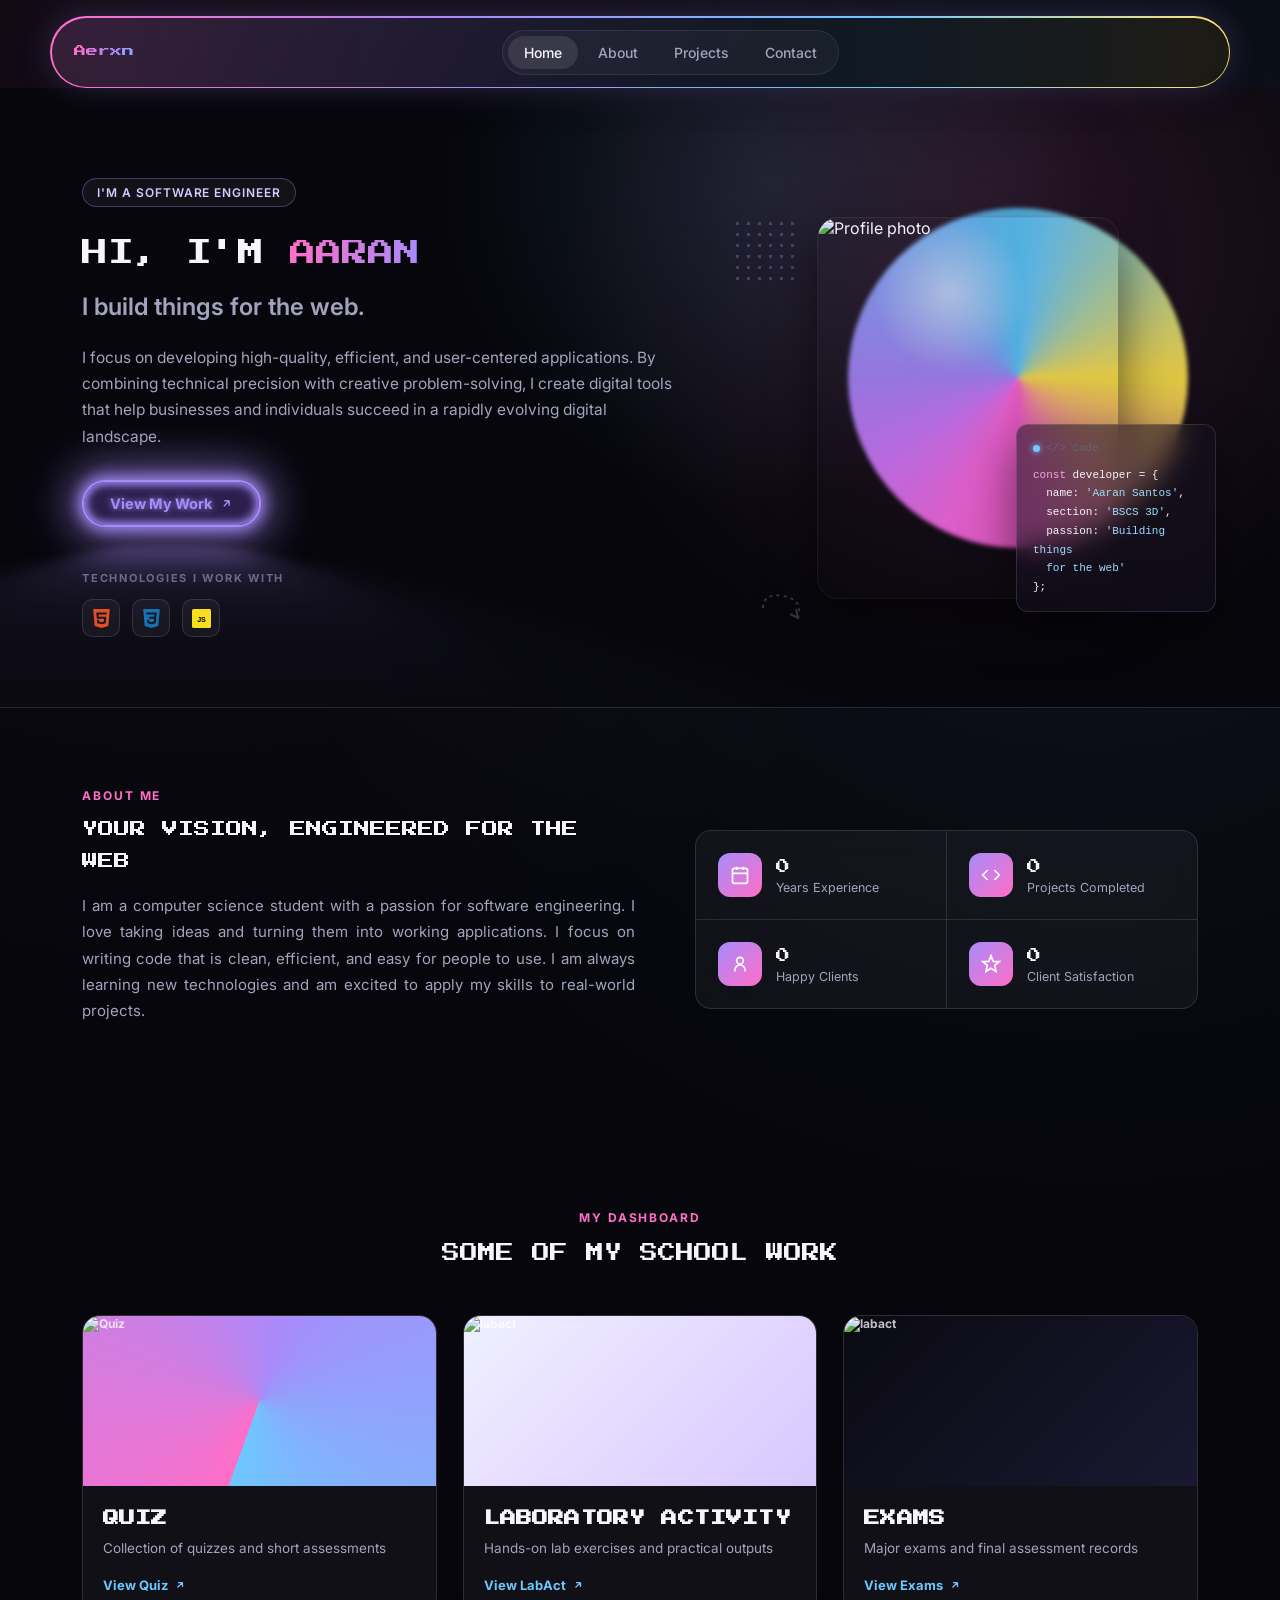
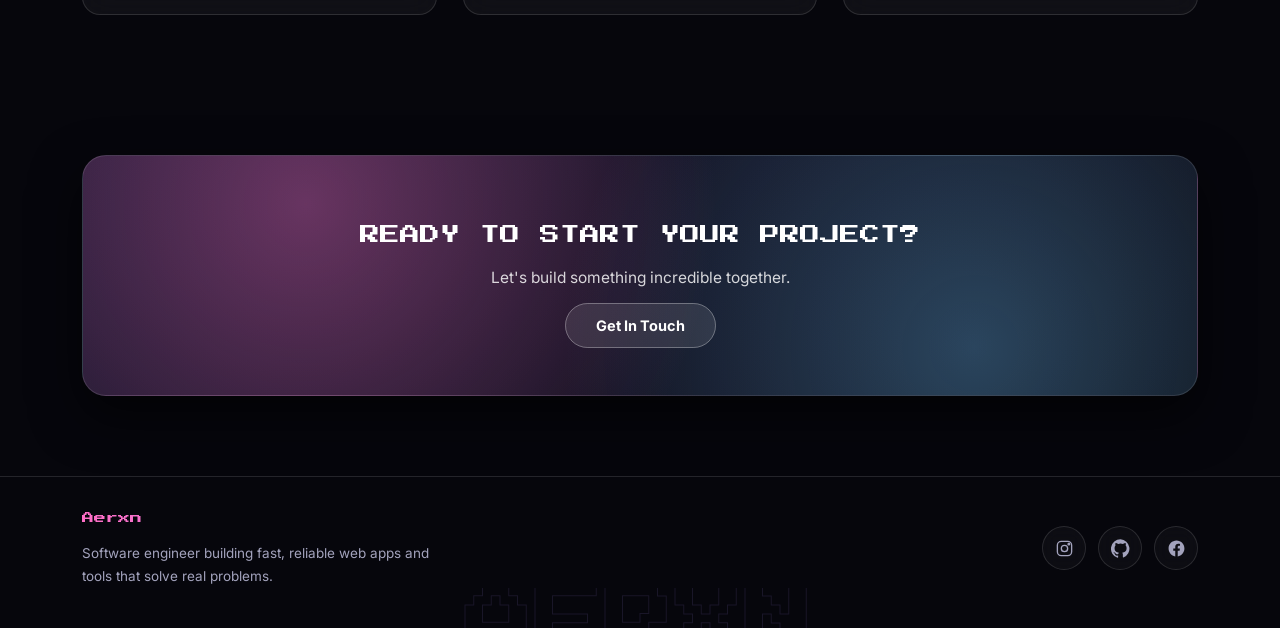
==== index.html @ 5c6e7c57 "Add files via upload" ====
<!DOCTYPE html>
<html lang="en">
<head>
<meta charset="UTF-8">
<meta name="viewport" content="width=device-width, initial-scale=1.0">
<title>Aerxn</title>
<link rel="icon" type="image/jpeg" href="img/asaka.png">
<link rel="stylesheet" href="style.css">
</head>
<body>

<!--navigator in the upper part-->
<header>
  <div class="nav-shell">
  <nav>
    <div class="logo">Aerxn</div>
    <ul class="nav-links" id="navLinks">
      <li><a href="#home" class="active">Home</a></li>
      <li><a href="#about">About</a></li>
      <li><a href="#projects">Projects</a></li>
      <li><a href="#contact">Contact</a></li>
    </ul>
    <div style="display:flex;align-items:center;gap:14px;">
      <button class="menu-toggle" id="menuToggle" aria-label="Toggle menu">☰</button>
    </div>
  </nav>
  </div>
</header>

<!-- ================= introduction hero ================= -->
<section class="hero" id="home">
  <div class="container hero-grid">
    <div>
      <span class="eyebrow">I'M A SOFTWARE ENGINEER</span>
      <h1>Hi, I'm <span class="accent">Aaran</span></h1>
      <h2>I build things for the web.</h2>
      <p>I focus on developing high-quality, efficient, and user-centered applications. By combining technical precision with creative problem-solving, 
        I create digital tools that help businesses and individuals succeed in a rapidly evolving digital landscape.</p>
      <div class="hero-btns">
        <a href="#projects" class="btn-primary">View My Work
          <svg width="13" height="13" viewBox="0 0 24 24" fill="none" stroke="currentColor" stroke-width="2.5"><path d="M7 17L17 7M17 7H8M17 7V16"/></svg>
        </a>
      </div>
      <div class="tech-label">TECHNOLOGIES I WORK WITH</div>
      <div class="tech-icons">
        <div class="icon-box" title="HTML5">
          <svg viewBox="0 0 24 24"><path fill="#e34f26" d="M1.5 0h21l-1.91 21.563L11.977 24l-8.564-2.438L1.5 0zm7.031 9.75l-.232-2.718 10.059.003.23-2.622L5.412 4.41l.698 8.01h9.126l-.326 3.426-2.91.804-2.955-.81-.188-2.11H6.248l.33 4.171L12 19.351l5.379-1.443.744-8.157H8.531z"/></svg>
        </div>
        <div class="icon-box" title="CSS3">
          <svg viewBox="0 0 24 24"><path fill="#1572b6" d="M1.5 0h21l-1.91 21.563L11.977 24l-8.564-2.438L1.5 0zm17.09 4.413L5.41 4.41l.213 2.622 10.125.002-.255 2.716h-6.64l.24 2.573h6.182l-.366 3.523-2.91.804-2.956-.81-.188-2.11h-2.61l.29 3.855L12 19.351l5.379-1.443L18.59 4.413z"/></svg>
        </div>
        <div class="icon-box" title="JavaScript">
          <svg viewBox="0 0 24 24">
            <rect width="24" height="24" rx="2" fill="#f7df1e"/>
            <text x="12" y="16.5" text-anchor="middle" font-family="Arial, Helvetica, sans-serif" font-weight="700" font-size="9" fill="#000000">JS</text>
          </svg>
        </div>
      </div>
    </div>

    <!-- profile pic section -->
    <div class="hero-visual">
      <div class="blob"></div>
      <div class="dots"></div>
      <div class="avatar-wrap">
        <!-- this is the first image visitors see, so it loads eagerly (not lazy) and is flagged high priority -->
        <img class="avatar-photo" src="img/clown.jpg" alt="Profile photo" loading="eager" fetchpriority="high">
      </div>

      <!-- floating section besides prof -->
      <div class="code-card">
        <div class="code-head"><span class="dot"></span> &lt;/&gt; Code</div>
        <div><span class="k">const</span> developer = {</div>
        <div>&nbsp;&nbsp;name: <span class="s">'Aaran Santos'</span>,</div>
        <div>&nbsp;&nbsp;section: <span class="s">'BSCS 3D'</span>,</div>
        <div>&nbsp;&nbsp;passion: <span class="s">'Building things</span></div>
        <div>&nbsp;&nbsp;<span class="s">for the web'</span></div>
        <div>};</div>
      </div>
      <svg class="swirl-arrow" viewBox="0 0 60 60" fill="none" stroke="currentColor" stroke-width="2">
        <path d="M5 20 Q5 5 25 8 Q45 11 40 30" stroke-dasharray="3 4"/>
        <path d="M32 26 L40 30 L38 21" fill="none"/>
      </svg>
    </div>
  </div>
</section>

<!-- ================= about section ================= -->
<section class="about" id="about">
  <div class="container about-grid">
    <div>
      <span class="section-eyebrow">ABOUT ME</span>
      <h3>Your Vision, Engineered for the Web</h3>
      <p>I am a computer science student with a passion for software engineering. I love taking ideas and turning them into working applications. 
        I focus on writing code that is clean, efficient, and easy for people to use. I am always learning new technologies and am excited to apply my skills to real-world projects.</p>
    </div>
    <div class="stats-grid">
      <div class="stat">
        <div class="stat-icon"><svg viewBox="0 0 24 24" fill="none" stroke="#fff" stroke-width="2"><rect x="3" y="4" width="18" height="18" rx="2"/><path d="M16 2v4M8 2v4M3 10h18"/></svg></div>
        <div><div class="stat-num">0</div><div class="stat-label">Years Experience</div></div>
      </div>
      <div class="stat">
        <div class="stat-icon"><svg viewBox="0 0 24 24" fill="none" stroke="#fff" stroke-width="2"><path d="M16 18l6-6-6-6M8 6l-6 6 6 6"/></svg></div>
        <div><div class="stat-num">0</div><div class="stat-label">Projects Completed</div></div>
      </div>
      <div class="stat">
        <div class="stat-icon"><svg viewBox="0 0 24 24" fill="none" stroke="#fff" stroke-width="2"><circle cx="12" cy="8" r="4"/><path d="M6 21v-2a6 6 0 0112 0v2"/></svg></div>
        <div><div class="stat-num">0</div><div class="stat-label">Happy Clients</div></div>
      </div>
      <div class="stat">
        <div class="stat-icon"><svg viewBox="0 0 24 24" fill="none" stroke="#fff" stroke-width="2"><path d="M12 2l2.6 6.8L22 9l-5.5 4.6L18 21l-6-3.8L6 21l1.5-7.4L2 9l7.4-.2z"/></svg></div>
        <div><div class="stat-num">0</div><div class="stat-label">Client Satisfaction</div></div>
      </div>
    </div>
  </div>
</section>

<!-- ================= SKILLS ================= -->
<!-- ================= dashboard section ================= -->
<section class="projects" id="projects">
  <div class="container">
    <span class="section-eyebrow">MY DASHBOARD</span>
    <h3>Some of My School Work</h3>
    <div class="projects-grid">
      <a href="activities.html#quiz" class="project-card">
        <div class="project-thumb thumb-1">
          <img src="img/quiz icon.jpg" alt="Quiz" loading="lazy">
        </div>
        <div class="project-body">
          <h4>Quiz</h4>
          <p>Collection of quizzes and short assessments</p>
          <span class="view-link">View Quiz
            <svg width="12" height="12" viewBox="0 0 24 24" fill="none" stroke="currentColor" stroke-width="2.5"><path d="M7 17L17 7M17 7H8M17 7V16"/></svg>
          </span>
        </div>
      </a>
      <a href="activities.html#labact" class="project-card">
        <div class="project-thumb thumb-2">
          <img src="img/computer.jpg" alt="labact" loading="lazy">
        </div>
        <div class="project-body">
          <h4>Laboratory Activity</h4>
          <p>Hands-on lab exercises and practical outputs</p>
          <span class="view-link">View LabAct
            <svg width="12" height="12" viewBox="0 0 24 24" fill="none" stroke="currentColor" stroke-width="2.5"><path d="M7 17L17 7M17 7H8M17 7V16"/></svg>
          </span>
        </div>
      </a>
      <a href="activities.html#exams" class="project-card">
        <div class="project-thumb thumb-3">
          <img src="img/exam.jpg" alt="labact" loading="lazy">
        </div>
        <div class="project-body">
          <h4>Exams</h4>
          <p>Major exams and final assessment records</p>
          <span class="view-link">View Exams
            <svg width="12" height="12" viewBox="0 0 24 24" fill="none" stroke="currentColor" stroke-width="2.5"><path d="M7 17L17 7M17 7H8M17 7V16"/></svg>
          </span>
        </div>
      </a>
    </div>
  </div>
</section>

<!-- ================= contact section ================= -->
 <section class="contact" id="contact">
  <div class="container">
    <div class="cta-banner">
      <h3>Ready to Start Your Project?</h3>
      <p>Let's build something incredible together.</p>
      <a href="contact.html" class="btn-cta" id="getInTouchBtn">Get In Touch</a>
    </div>
  </div>
</section>

<!-- footer, removed the bottom copyright line so it just ends after the socials now -->
<footer class="site-footer">
  <div class="container footer-grid">
    <div class="footer-brand">
      <div class="logo">Aerxn</div>
      <p>Software engineer building fast, reliable web apps and tools that solve real problems.</p>
    </div>
    
    <!--social media section-->
    <div class="footer-col footer-col-icons">
      <div class="footer-socials">
        <a href="https://www.instagram.com/ae.rxnnn" target="_blank" rel="noopener" aria-label="Instagram"><svg viewBox="0 0 24 24" fill="none" stroke="currentColor" stroke-width="1.7"><rect x="3" y="3" width="18" height="18" rx="5"/><circle cx="12" cy="12" r="4"/><circle cx="17.5" cy="6.5" r="1"/></svg></a>
        <a href="https://github.com/ran-nn00" aria-label="GitHub"><svg viewBox="0 0 24 24" fill="currentColor"><path d="M12 .3a12 12 0 00-3.8 23.4c.6.1.8-.3.8-.6v-2.2c-3.3.7-4-1.6-4-1.6-.6-1.4-1.4-1.8-1.4-1.8-1.1-.8.1-.8.1-.8 1.2.1 1.9 1.2 1.9 1.2 1.1 1.9 2.9 1.3 3.6 1 .1-.8.4-1.3.8-1.6-2.7-.3-5.5-1.3-5.5-5.9 0-1.3.5-2.4 1.2-3.2-.1-.3-.5-1.5.1-3.2 0 0 1-.3 3.3 1.2a11.5 11.5 0 016 0c2.3-1.5 3.3-1.2 3.3-1.2.6 1.7.2 2.9.1 3.2.8.8 1.2 1.9 1.2 3.2 0 4.6-2.8 5.6-5.5 5.9.4.4.8 1.1.8 2.2v3.3c0 .3.2.7.8.6A12 12 0 0012 .3z"/></svg></a>
        <a href="https://www.facebook.com/share/19PNof8DN8/" aria-label="Facebook"><svg viewBox="0 0 24 24" fill="currentColor"><path d="M22 12.06C22 6.5 17.52 2 12 2S2 6.5 2 12.06c0 5 3.66 9.15 8.44 9.94v-7.03H7.9v-2.91h2.54V9.85c0-2.5 1.49-3.89 3.77-3.89 1.09 0 2.23.2 2.23.2v2.45h-1.26c-1.24 0-1.63.77-1.63 1.56v1.89h2.78l-.44 2.91h-2.34V22c4.78-.79 8.44-4.94 8.44-9.94z"/></svg></a>
      </div>
    </div>
  </div>

  <div class="footer-ghost">AERXN</div>
</footer>

<script src="script.js"></script>
</body>
</html>
---- style.css ----
@import url('https://fonts.googleapis.com/css2?family=Press+Start+2P&family=Inter:wght@400;500;600;700&display=swap');

:root{
    /* Y2K / holographic aesthetic: near-black base, iridescent chrome accents */
    --bg: #06060c;
    --bg-alt: #08080f;
    --card: rgba(255,255,255,0.045);
    --card-border: rgba(255,255,255,0.12);
    --purple: #a78bfa;   /* holo purple */
    --purple-dark: #6d5bd0;
    --blue: #6ec7ff;     /* holo cyan */
    --pink: #ff6ec7;     /* holo pink */
    --yellow: #ffe66d;   /* holo yellow, used sparingly */
    --light: #d9d9ff;
    --text: #f5f5fb;
    --text-dim: #a3a3bd;
    --text-faint: #63637c;
  }
  /* reset so browsers dont add their own spacing */
  *{margin:0;padding:0;box-sizing:border-box;}
  html{scroll-behavior:smooth;} /* makes clicking nav links scroll smoothly instead of jumping */
  body{
    background:
      radial-gradient(circle at 15% 0%, rgba(255,110,199,0.06), transparent 40%),
      radial-gradient(circle at 85% 15%, rgba(110,199,255,0.07), transparent 40%),
      var(--bg);
    color:var(--text);
    font-family:'Inter', -apple-system, BlinkMacSystemFont, Roboto, Helvetica, Arial, sans-serif;
    overflow-x:hidden; /* stops the page from scrolling sideways */
  }
  a{text-decoration:none;color:inherit;}
  ul{list-style:none;}
  img{max-width:100%;display:block;}
  .container{max-width:1180px;margin:0 auto;padding:0 32px;} /* keeps content centered and not too wide */
  section{position:relative;}

  /* retro 8-bit headings — Press Start 2P for that old-arcade look. Pixel fonts run wide
     and have no lowercase descenders, so headings get extra line-height and letter-spacing. */
  h1,h2,h3,h4,.logo{font-family:'Press Start 2P', 'Inter', sans-serif;line-height:1.6;}

  /* ---------- NAV ---------- */
  header{
    position:sticky;top:0;z-index:100; /* sticks to top when scrolling */
    padding:16px 20px 0;
  }
  .nav-shell{
    max-width:1180px;margin:0 auto;
    border-radius:999px;padding:1.5px; /* thin gradient border trick */
    background:linear-gradient(90deg,#ff6ec7,#a78bfa 35%,#6ec7ff 70%,#ffe66d 100%); /* holographic sweep */
    box-shadow:0 0 30px rgba(167,139,250,0.25), 0 8px 30px rgba(0,0,0,0.55);
  }
  nav{
    display:flex;
    align-items:center;
    justify-content:space-between;
    padding:12px 22px;
    border-radius:999px;
    background:linear-gradient(120deg, rgba(20,18,32,0.85), rgba(6,6,12,0.9) 60%);
    backdrop-filter:blur(16px); /* glass/blur effect behind the navbar */
    -webkit-backdrop-filter:blur(16px);
  }
  .logo{
    display:flex;
    align-items:center;
    gap:8px;
    font-weight:400;
    font-size:12px;
    letter-spacing:0;
    background:linear-gradient(90deg,#ff6ec7,#a78bfa,#6ec7ff,#ffe66d); /* holographic chrome text */
    background-size:200% auto;
    -webkit-background-clip:text;background-clip:text;color:transparent;
  }
  .nav-links{
    display:flex;gap:4px;align-items:center;
    background:rgba(255,255,255,0.04);border:1px solid rgba(255,255,255,0.08);
    border-radius:999px;padding:5px;
  }
  .nav-links a{
    font-family:'Inter',sans-serif;
    font-size:14px;color:var(--text-dim);font-weight:500;
    transition:color .2s, background .2s;position:relative;
    padding:8px 16px;border-radius:999px;display:inline-block;
  }
  .nav-links a:hover{color:var(--text);}
  .nav-links a.active{color:var(--text);background:rgba(255,255,255,0.1);} /* shows which page/section is active */
  .hire-btn{
    font-family:'Inter',sans-serif;
    background:rgba(255,255,255,0.05);border:1px solid rgba(167,139,250,0.5);color:#fff;
    padding:9px 18px;border-radius:999px;font-weight:600;font-size:13.5px;
    display:inline-flex;align-items:center;gap:6px;cursor:pointer;
    box-shadow:0 0 16px rgba(167,139,250,0.25);
    backdrop-filter:blur(8px);
    transition:transform .2s, box-shadow .2s, background .2s;
  }
  .hire-btn:hover{transform:translateY(-2px);box-shadow:0 0 26px rgba(167,139,250,0.45);background:rgba(167,139,250,0.14);}
  .menu-toggle{display:none;background:none;border:none;color:var(--text);font-size:24px;cursor:pointer;} /* hamburger icon, only shows on mobile */

  /* ---------- HERO ---------- */
  .hero{
    padding:90px 0 70px;
    background:
      radial-gradient(circle at 78% 25%, rgba(255,110,199,0.14), transparent 40%), /* pink lens-flare glow */
      radial-gradient(circle at 60% 15%, rgba(110,199,255,0.12), transparent 35%), /* cyan lens-flare glow */
      var(--bg);
    overflow:hidden;
  }
  .hero-grid{
    display:grid;
    grid-template-columns:1fr 460px; /* text on left, photo on right */
    gap:50px;
    align-items:center;
  }
  .eyebrow{
    display:inline-block;
    background:rgba(255,255,255,0.05);
    border:1px solid rgba(167,139,250,0.35);color:#d9c7ff;
    font-family:'Inter',sans-serif;
    font-size:12px;
    font-weight:600;
    letter-spacing:.08em;
    text-transform:uppercase;
    padding:6px 14px;
    border-radius:20px;
    margin-bottom:22px;
    backdrop-filter:blur(6px);
  }
  .hero h1{
    font-size:26px;
    font-weight:400;
    line-height:1.9;
    letter-spacing:0;
    margin-bottom:10px;
    text-transform:uppercase;
  }
  .hero h1 .accent{
    background:linear-gradient(90deg,#ff6ec7,#a78bfa,#6ec7ff); /* holographic gradient name */
    background-size:200% auto;
    -webkit-background-clip:text;
    background-clip:text;
    color:transparent;
  }
  .hero h2{
    font-family:'Inter',sans-serif;
    font-size:24px;
    font-weight:600;
    color:var(--text-dim);
    margin-bottom:18px;
    letter-spacing:0;
  }
  .hero p{
    font-family:'Inter',sans-serif;
    color:var(--text-dim);
    font-size:15.5px;
    line-height:1.7;
    max-width:100%;
    margin-bottom:30px;
  }
  .hero-btns{display:flex;gap:14px;margin-bottom:44px;}
  /* glow button — adapted from a Uiverse.io button (by cssbuttons-io) to match the site's holo-purple palette */
  .btn-primary{
    --glow-color: var(--purple);
    --glow-spread-color: rgba(167,139,250,0.55);
    --btn-color: #2c1f4d;
    font-family:'Inter',sans-serif;
    border:.2em solid var(--glow-color);
    padding:13px 26px;
    color:var(--glow-color);
    font-weight:700;font-size:14.5px;
    background-color:var(--btn-color);
    border-radius:999px;
    outline:none;
    box-shadow:0 0 1em .2em var(--glow-color),
      0 0 3em 1em var(--glow-spread-color),
      inset 0 0 .6em .2em var(--glow-color);
    text-shadow:0 0 .5em var(--glow-color);
    display:inline-flex;align-items:center;gap:8px;
    position:relative;
    overflow:visible;
    transition:all .3s;
  }
  .btn-primary::after{
    pointer-events:none;
    content:"";
    position:absolute;
    top:120%;left:0;
    height:100%;width:100%;
    background-color:var(--glow-spread-color);
    filter:blur(1.5em);
    opacity:.6;
    transform:perspective(1.5em) rotateX(35deg) scale(1,.6);
  }
  .btn-primary:hover{
    color:var(--btn-color);
    background-color:var(--glow-color);
    box-shadow:0 0 1em .2em var(--glow-color),
      0 0 3em 1.5em var(--glow-spread-color),
      inset 0 0 .6em .2em var(--glow-color);
    transform:none;
  }
  .btn-primary:active{
    box-shadow:0 0 .5em .2em var(--glow-color),
      0 0 2em 1.5em var(--glow-spread-color),
      inset 0 0 .4em .2em var(--glow-color);
  }
  .btn-outline{
    font-family:'Inter',sans-serif;
    border:1px solid var(--card-border);color:var(--text);
    padding:13px 24px;border-radius:999px;font-weight:600;font-size:14.5px;
    display:inline-flex;align-items:center;gap:8px;transition:.2s;
    background:rgba(255,255,255,0.04);backdrop-filter:blur(8px);
  }
  .btn-outline:hover{border-color:var(--purple);background:rgba(167,139,250,0.1);}
  .tech-label{
    font-family:'Inter',sans-serif;
    font-size:11px;color:var(--text-faint);letter-spacing:.16em;font-weight:700;margin-bottom:14px;
    text-transform:uppercase;
  }
  .tech-icons{display:flex;gap:12px;}
  .tech-icons .icon-box{
    width:38px;height:38px;border-radius:10px;display:flex;align-items:center;justify-content:center;
    background:var(--card);border:1px solid var(--card-border);backdrop-filter:blur(8px);
    transition:transform .2s,border-color .2s;
  }
  .tech-icons .icon-box:hover{transform:translateY(-3px);border-color:var(--purple);}
  .tech-icons svg{width:19px;height:19px;}

  /* hero visual, this is the pic + floating code card next to it */
  .hero-visual{position:relative;display:flex;justify-content:center;align-items:center;height:420px;}
  .blob{
    position:absolute;width:340px;height:340px;border-radius:50%;
    background:
      radial-gradient(circle at 30% 25%, rgba(255,255,255,0.55), transparent 22%), /* bright lens-flare hotspot */
      conic-gradient(from 180deg, #ff6ec7, #a78bfa, #6ec7ff, #ffe66d, #ff6ec7); /* holographic bubble */
    filter:blur(2px) saturate(1.3);
    opacity:.85;
    top:10px;right:10px;
    animation:float 6s ease-in-out infinite, spin 14s linear infinite; /* floats and slowly rotates its holo sheen */
  }
  @keyframes float{0%,100%{transform:translateY(0);}50%{transform:translateY(-14px);}}
  @keyframes spin{0%{filter:hue-rotate(0deg) blur(2px) saturate(1.3);}100%{filter:hue-rotate(360deg) blur(2px) saturate(1.3);}}
  .dots{
    position:absolute;top:20px;left:-6px;width:70px;height:70px;
    background-image:radial-gradient(rgba(167,139,250,.5) 1.6px, transparent 1.6px);
    background-size:11px 11px;opacity:.6; /* little dot pattern decoration */
  }
  .avatar-wrap{
    position:relative;z-index:2;width:300px;height:380px;
    display:flex;align-items:flex-end;justify-content:center;
  }
  .avatar-photo{
    width:100%;height:100%;object-fit:cover;object-position:top center;
    border-radius:20px;box-shadow:0 20px 50px rgba(0,0,0,.6), 0 0 0 1px rgba(255,255,255,0.1);
  }
  .code-card{
    position:absolute;bottom:6px;right:-18px;z-index:3; /* floating glass code snippet card beside the photo */
    background:rgba(20,18,32,0.55);border:1px solid var(--card-border);
    border-radius:12px;padding:14px 16px;width:200px;
    box-shadow:0 20px 50px rgba(0,0,0,.5);
    backdrop-filter:blur(14px);-webkit-backdrop-filter:blur(14px);
    font-family:'Courier New',monospace;font-size:11px;line-height:1.7;
    animation:float 5s ease-in-out infinite 1s;
  }
  .code-card .code-head{
    display:flex;align-items:center;gap:6px;color:var(--text-faint);
    margin-bottom:8px;font-family:inherit;font-size:11px;
  }
  .code-head .dot{width:7px;height:7px;border-radius:50%;background:var(--blue);box-shadow:0 0 6px var(--blue);} /* little glowing "online" dot */
  .code-card .k{color:#ff9ede;} /* keyword color, holo pink */
  .code-card .s{color:#9edcff;} /* string color, holo cyan */
  .code-card .p{color:#d9c7ff;} /* holo lilac */
  .swirl-arrow{
    position:absolute;bottom:-30px;left:20px;width:60px;height:60px;
    color:var(--text-faint);opacity:.5;
  }

  /* ---------- ABOUT ---------- */
  .about{
    padding:80px 0;
    border-top:1px solid var(--card-border);
  }
  .about-grid{
    display:grid;
    grid-template-columns:1.1fr 1fr;
    gap:60px;
    align-items:center;
  }
  .section-eyebrow{
    font-family:'Inter',sans-serif;
    font-size:12px;
    font-weight:700;
    letter-spacing:.16em;
    color:var(--pink);
    text-transform:uppercase;
    margin-bottom:10px;
    display:block;
  }
  .about h3{
    font-size:16px;
    font-weight:400;
    line-height:2;
    margin-bottom:16px;
    letter-spacing:0;
    text-transform:uppercase;
  }
  .about p{
    font-family:'Inter',sans-serif;
    color:var(--text-dim);
    font-size:15px;
    line-height:1.75;
    margin-bottom:26px;
    max-width:100%;
    text-align: justify;
  }
  .stats-grid{
    display:grid;
    grid-template-columns:1fr 1fr; /* the 4 little stat boxes, 2x2 */
    gap:0;
    border-radius:16px;
    overflow:hidden;
    border:1px solid var(--card-border);
    background:var(--card);
    backdrop-filter:blur(14px);-webkit-backdrop-filter:blur(14px);
  }
  .stat{
    display:flex;
    align-items:center;
    gap:14px;
    padding:22px;
    border-bottom:1px solid var(--card-border);
  }
  .stat:nth-child(1){border-right:1px solid var(--card-border);}
  .stat:nth-child(3){border-right:1px solid var(--card-border);border-bottom:none;}
  .stat:nth-child(4){border-bottom:none;} /* removes borders on the last row/col so it looks clean */
  .stat-icon{
    width:44px;height:44px;border-radius:12px;flex-shrink:0;
    background:linear-gradient(135deg,var(--purple),var(--pink));
    display:flex;align-items:center;justify-content:center;
  }
  .stat-icon svg{width:20px;height:20px;color:#0a0a12;}
  .stat-num{font-family:'Press Start 2P',sans-serif;font-size:14px;font-weight:400;letter-spacing:0;line-height:1.8;}
  .stat-label{font-family:'Inter',sans-serif;font-size:12.5px;color:var(--text-dim);}

  /* ---------- PROJECTS / DASHBOARD ---------- */
  .projects{padding:80px 0;text-align:center;}
  .projects h3{font-size:18px;font-weight:400;margin-top:8px;margin-bottom:44px;letter-spacing:0;line-height:2;text-transform:uppercase;}
  .projects-grid{display:grid;grid-template-columns:repeat(3,1fr);gap:26px;text-align:left;} /* 3 project cards in a row */
  .project-card{
    background:var(--card);border:1px solid var(--card-border);border-radius:18px;overflow:hidden;
    backdrop-filter:blur(14px);-webkit-backdrop-filter:blur(14px);
    transition:transform .25s, border-color .25s;
    display:block;cursor:pointer;
  }
  .project-card:hover{transform:translateY(-6px);border-color:var(--purple);} /* card lifts up a bit on hover */
  .project-thumb{
    height:170px;position:relative;
    font-weight:700;font-size:12px;color:rgba(255,255,255,0.75);
    overflow:hidden;
  }
  .thumb-1{background:conic-gradient(from 200deg,#ff6ec7,#a78bfa,#6ec7ff);}
  .thumb-2{background:linear-gradient(135deg,#f0f0ff,#d9c7ff);}
  .thumb-3{background:linear-gradient(135deg,#0a0a12,#1a1830);}
  .thumb-icon{width:64px;height:64px;opacity:.9;}
  .thumb-1 .thumb-icon, .thumb-3 .thumb-icon{color:rgba(255,255,255,0.9);}
  .thumb-2 .thumb-icon{color:rgba(109,91,208,0.55);}
  .project-card:hover .thumb-icon{transform:scale(1.08);transition:transform .25s;}
  .project-thumb img{
    position:absolute;
    inset:0;
    width:100%;
    height:100%;
    object-fit:cover; /* makes the thumbnail images fill the box without stretching */
    display:block;
    border-radius:0;
  }
  .project-body{padding:20px;}
  .project-body h4{font-size:16px;font-weight:700;margin-bottom:6px;text-transform:uppercase;letter-spacing:0.01em;}
  .project-body p{font-family:'Inter',sans-serif;font-size:13.5px;color:var(--text-dim);line-height:1.6;margin-bottom:14px;}
  .view-link{
    font-family:'Inter',sans-serif;
    font-size:13px;font-weight:700;color:var(--blue);display:inline-flex;align-items:center;gap:6px;
  }
  .dots-nav{display:flex;justify-content:center;gap:8px;margin-top:36px;}
  .dots-nav span{width:7px;height:7px;border-radius:50%;background:var(--card-border);}
  .dots-nav span.active{background:linear-gradient(90deg,var(--pink),var(--purple));width:20px;border-radius:5px;transition:.3s;}

  /* ---------- CONTACT / CTA BANNER ---------- */
  .cta-banner{
    background:
      radial-gradient(circle at 20% 20%, rgba(255,110,199,0.35), transparent 45%),
      radial-gradient(circle at 80% 80%, rgba(110,199,255,0.3), transparent 45%),
      linear-gradient(135deg,#1a1830 0%,#0a0a12 100%);
    border:1px solid var(--card-border);
    border-radius:24px;padding:60px 40px;text-align:center;
    box-shadow:0 20px 50px rgba(0,0,0,0.6);
  }
  .cta-banner h3{font-size:20px;font-weight:400;color:#fff;margin-bottom:14px;letter-spacing:0;line-height:1.9;text-transform:uppercase;}
  .cta-banner p{font-family:'Inter',sans-serif;color:rgba(255,255,255,0.82);font-size:15.5px;margin-bottom:28px;}
  .btn-cta{
    font-family:'Inter',sans-serif;
    background:rgba(255,255,255,0.1);border:1px solid rgba(255,255,255,0.3);color:#fff;
    padding:13px 30px;border-radius:999px;font-weight:700;font-size:14.5px;cursor:pointer;
    backdrop-filter:blur(10px);
    transition:transform .2s,background .2s;
  }
  .btn-cta:hover{transform:translateY(-2px);background:rgba(255,255,255,0.18);}

  /* ---------- FOOTER ---------- */
  /* fixed: footer was sitting too far down the page, so i cut the top margin/padding way down */
  .site-footer{border-top:1px solid var(--card-border);padding:32px 0 0;position:relative;overflow:hidden;margin-top:20px;}
  .footer-grid{display:grid;grid-template-columns:1fr auto;gap:40px;align-items:center;position:relative;z-index:1;}
  .footer-brand p{font-family:'Inter',sans-serif;color:var(--text-dim);font-size:13.5px;line-height:1.7;margin:14px 0 0;max-width:360px;}
  .footer-col-icons{display:flex;align-items:center;justify-content:flex-end;}
  .footer-socials{display:flex;gap:12px;} /* the row of instagram/github/facebook icons */
  .footer-socials a{
    width:44px;height:44px;border-radius:50%;border:1px solid var(--card-border);
    display:flex;align-items:center;justify-content:center;transition:.2s;color:var(--text-dim);
    background:rgba(255,255,255,0.03);backdrop-filter:blur(8px);
  }
  .footer-socials a svg{width:19px;height:19px;}
  .footer-socials a:hover{border-color:var(--purple);color:var(--text);background:rgba(167,139,250,0.12);transform:translateY(-2px);}

  .footer-ghost{
    /* the big faint chrome-outline pixel watermark text in the background of the footer */
    position:absolute;bottom:-30px;left:0;right:0;text-align:center;
    font-family:'Press Start 2P',sans-serif;
    font-size:70px;font-weight:400;letter-spacing:0;
    color:transparent;-webkit-text-stroke:1px rgba(167,139,250,0.12);
    pointer-events:none;user-select:none;line-height:1;white-space:nowrap;overflow:hidden;
  }
  /* removed .footer-bottom (the copyright line) from the html, so no rule needed for it anymore */
  .site-footer{padding-bottom:40px;} /* since the bottom line is gone, give the footer some breathing room at the end */

  /* shared padding, used on index.html CTA section too */
  .hidden{display:none;}
  .contact{padding:60px 0;} /* trimmed a bit so the footer isn't pushed down so far */

  /* ---------- RESPONSIVE (gadget sizes) ---------- */
  @media (max-width:900px){
    .hero-grid{grid-template-columns:1fr;}
    .hero-visual{order:-1;height:320px;}
    .about-grid{grid-template-columns:1fr;}
    .skills-grid{grid-template-columns:1fr 1fr;}
    .projects-grid{grid-template-columns:1fr;}
    .contact-grid{grid-template-columns:1fr;}
    .footer-grid{grid-template-columns:1fr;gap:24px;text-align:center;}
    .footer-col-icons{justify-content:center;}
    .footer-brand p{margin-left:auto;margin-right:auto;}
    .footer-ghost{font-size:38px;}
    .cta-banner{padding:44px 24px;}
    .cta-banner h3{font-size:16px;}
  }
  @media (max-width:640px){
    /* mobile nav menu, hidden by default and toggled open with the hamburger button */
    .nav-links{position:fixed;top:74px;left:20px;right:20px;background:rgba(8,8,15,0.96);flex-direction:column;
      padding:20px 24px;border:1px solid var(--card-border);border-radius:16px;display:none;gap:6px;
      backdrop-filter:blur(16px);}
    .nav-links a{width:100%;text-align:center;}
    .nav-links.open{display:flex;}
    .menu-toggle{display:block;}
    .hero h1{font-size:18px;}
    .hero h2{font-size:16px;}
    .skills-grid{grid-template-columns:1fr;}
    .stats-grid{grid-template-columns:1fr;}
    .stat:nth-child(1),.stat:nth-child(3){border-right:none;}
  }

  @media (prefers-reduced-motion: reduce){
    /* respects accessibility setting so things dont move for people who dont want animation */
    *{animation-duration:.001ms !important; transition-duration:.001ms !important;}
  }
  :focus-visible{outline:2px solid var(--purple);outline-offset:2px;} /* shows a holo-purple outline when tabbing with keyboard */
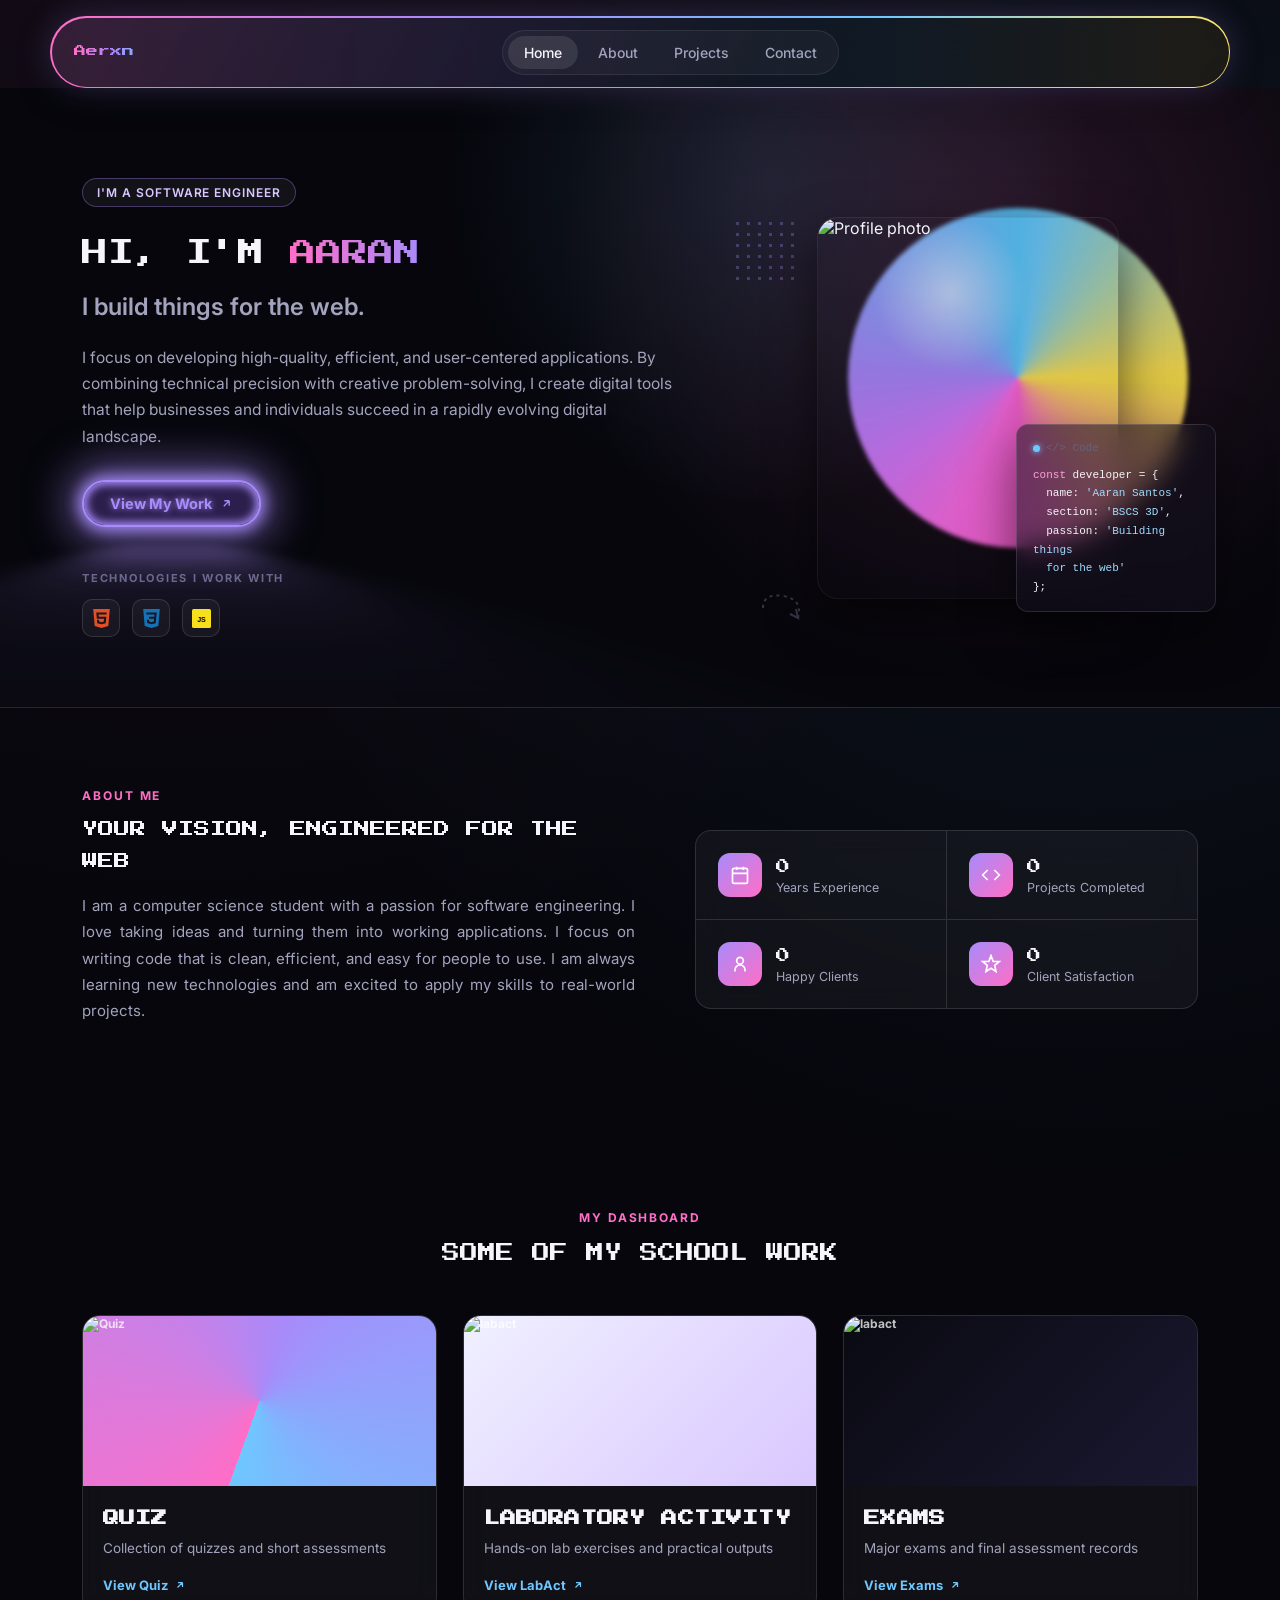
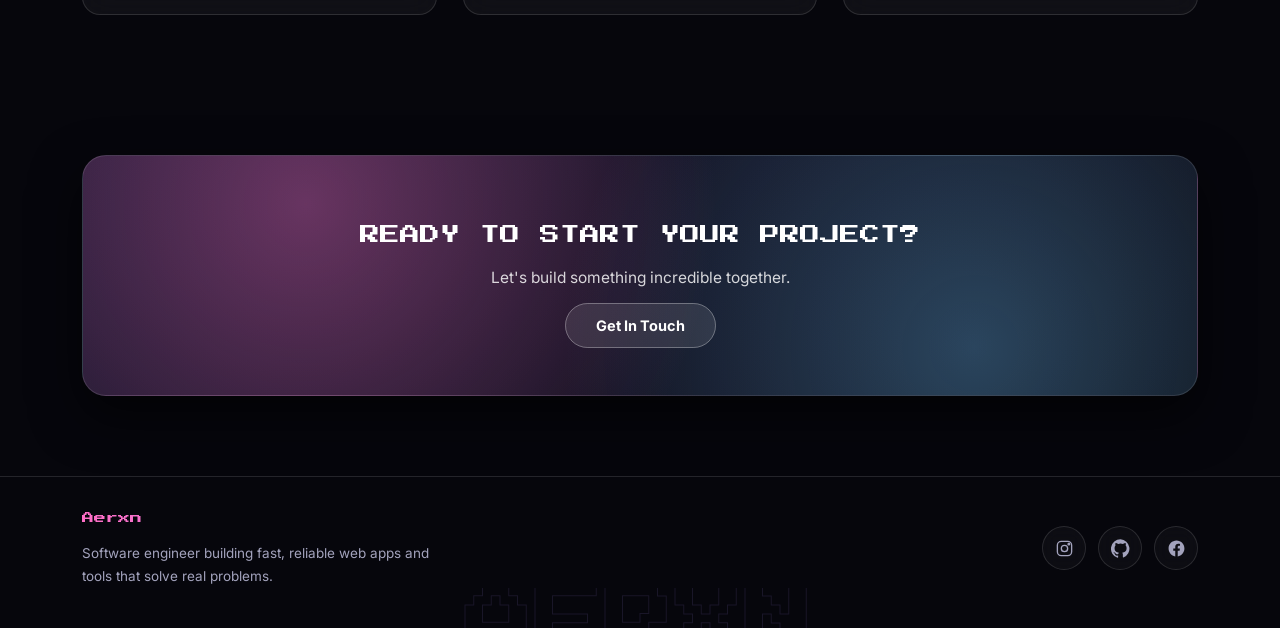
==== commit b36bc093: "Update index.html" ====
--- a/index.html
+++ b/index.html
@@ -4,7 +4,7 @@
 <meta charset="UTF-8">
 <meta name="viewport" content="width=device-width, initial-scale=1.0">
 <title>Aerxn</title>
-<link rel="icon" type="image/jpeg" href="img/asaka.png">
+<link rel="icon" type="image/jpeg" href="asaka.png">
 <link rel="stylesheet" href="style.css">
 </head>
 <body>
@@ -196,4 +196,4 @@
 
 <script src="script.js"></script>
 </body>
-</html>+</html>
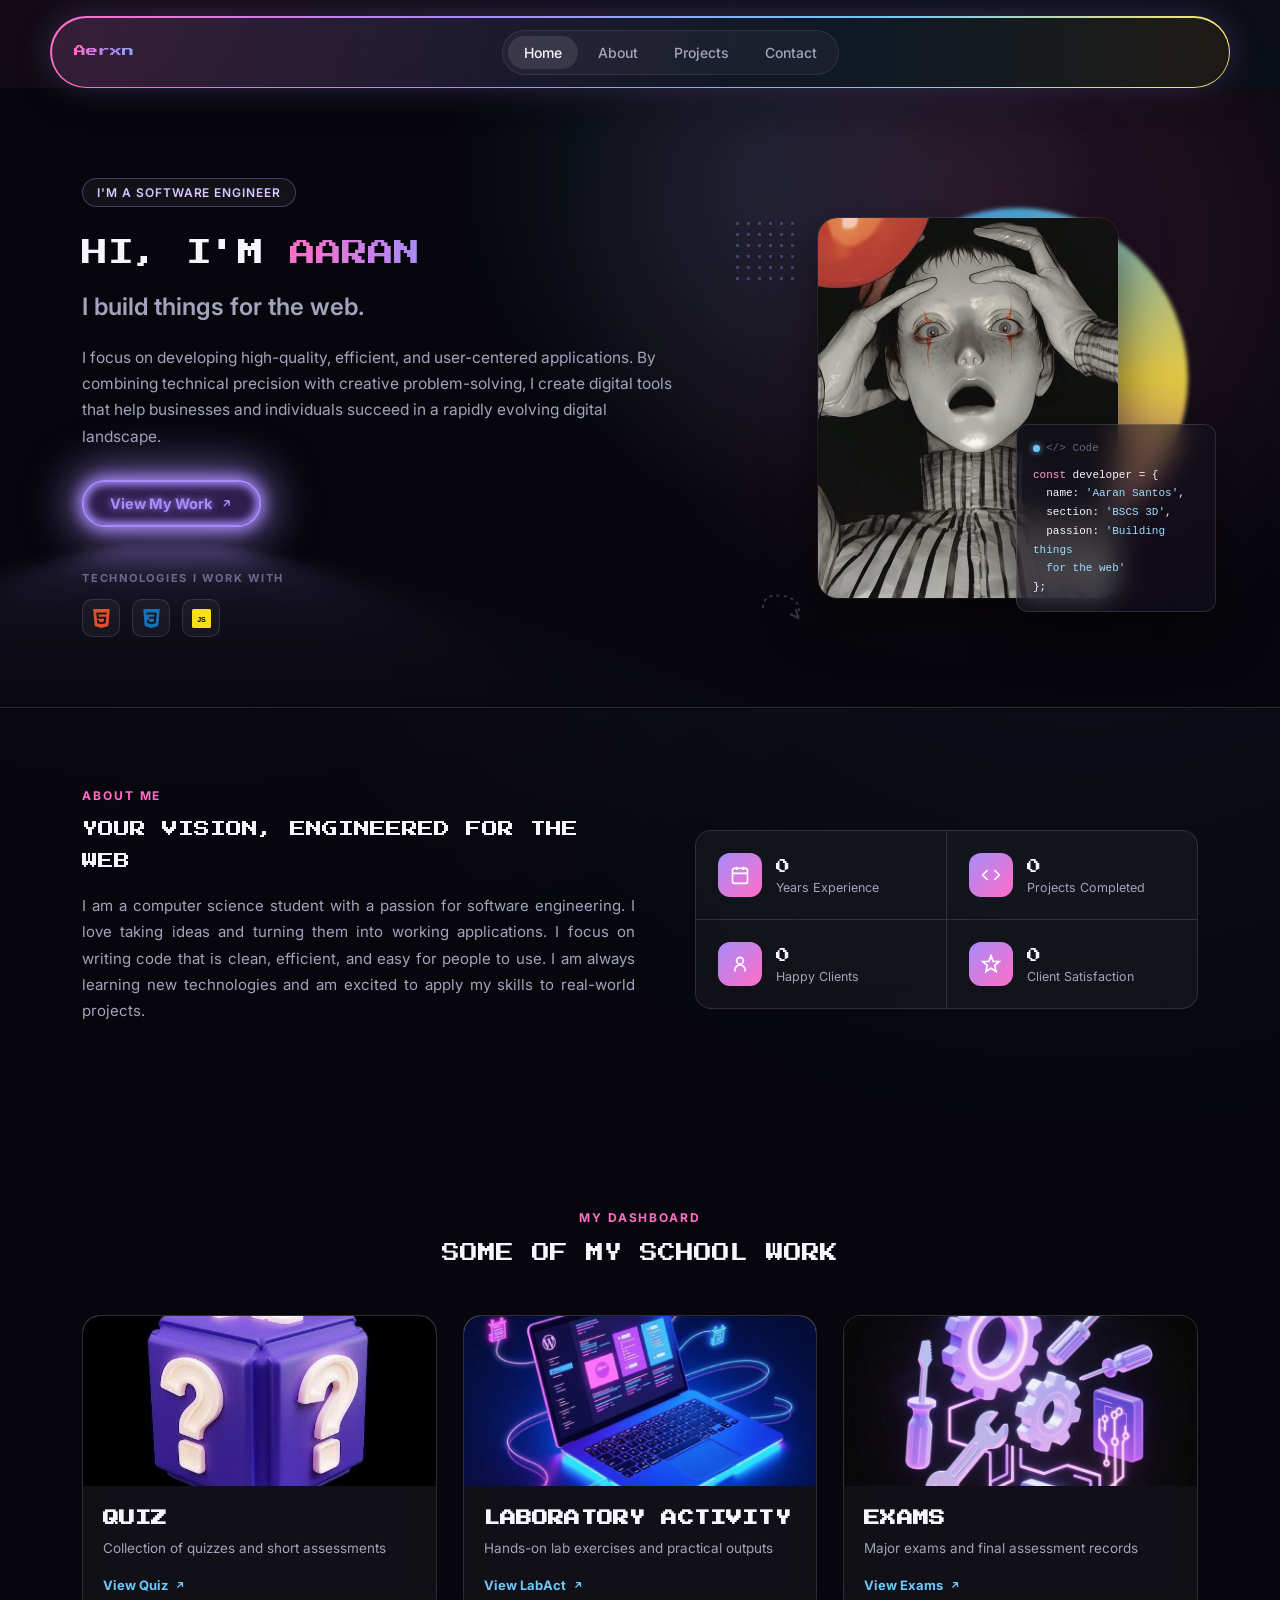
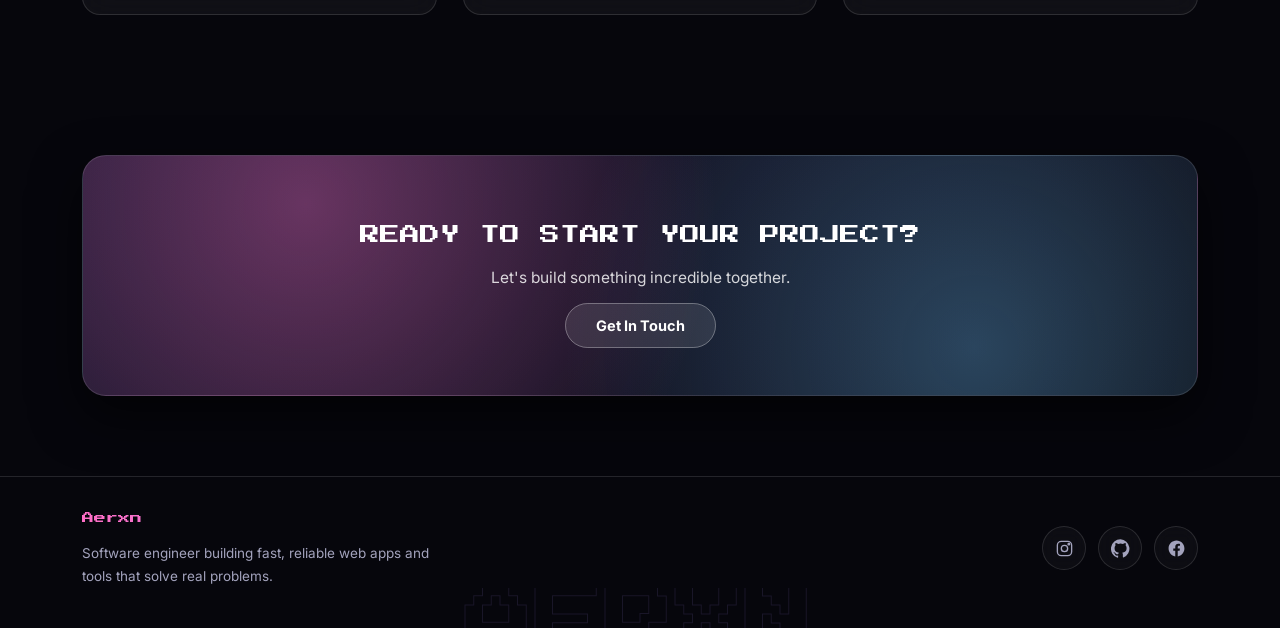
==== commit c673ae73: "Update index.html" ====
--- a/index.html
+++ b/index.html
@@ -64,7 +64,7 @@
       <div class="dots"></div>
       <div class="avatar-wrap">
         <!-- this is the first image visitors see, so it loads eagerly (not lazy) and is flagged high priority -->
-        <img class="avatar-photo" src="img/clown.jpg" alt="Profile photo" loading="eager" fetchpriority="high">
+        <img class="avatar-photo" src="clown.jpg" alt="Profile photo" loading="eager" fetchpriority="high">
       </div>
 
       <!-- floating section besides prof -->
@@ -115,8 +115,7 @@
   </div>
 </section>
 
-<!-- ================= SKILLS ================= -->
-<!-- ================= dashboard section ================= -->
+<!-- dashboard section  -->
 <section class="projects" id="projects">
   <div class="container">
     <span class="section-eyebrow">MY DASHBOARD</span>
@@ -124,7 +123,7 @@
     <div class="projects-grid">
       <a href="activities.html#quiz" class="project-card">
         <div class="project-thumb thumb-1">
-          <img src="img/quiz icon.jpg" alt="Quiz" loading="lazy">
+          <img src="quiz icon.jpg" alt="Quiz" loading="lazy">
         </div>
         <div class="project-body">
           <h4>Quiz</h4>
@@ -136,7 +135,7 @@
       </a>
       <a href="activities.html#labact" class="project-card">
         <div class="project-thumb thumb-2">
-          <img src="img/computer.jpg" alt="labact" loading="lazy">
+          <img src="computer.jpg" alt="labact" loading="lazy">
         </div>
         <div class="project-body">
           <h4>Laboratory Activity</h4>
@@ -148,7 +147,7 @@
       </a>
       <a href="activities.html#exams" class="project-card">
         <div class="project-thumb thumb-3">
-          <img src="img/exam.jpg" alt="labact" loading="lazy">
+          <img src="exam.jpg" alt="labact" loading="lazy">
         </div>
         <div class="project-body">
           <h4>Exams</h4>
